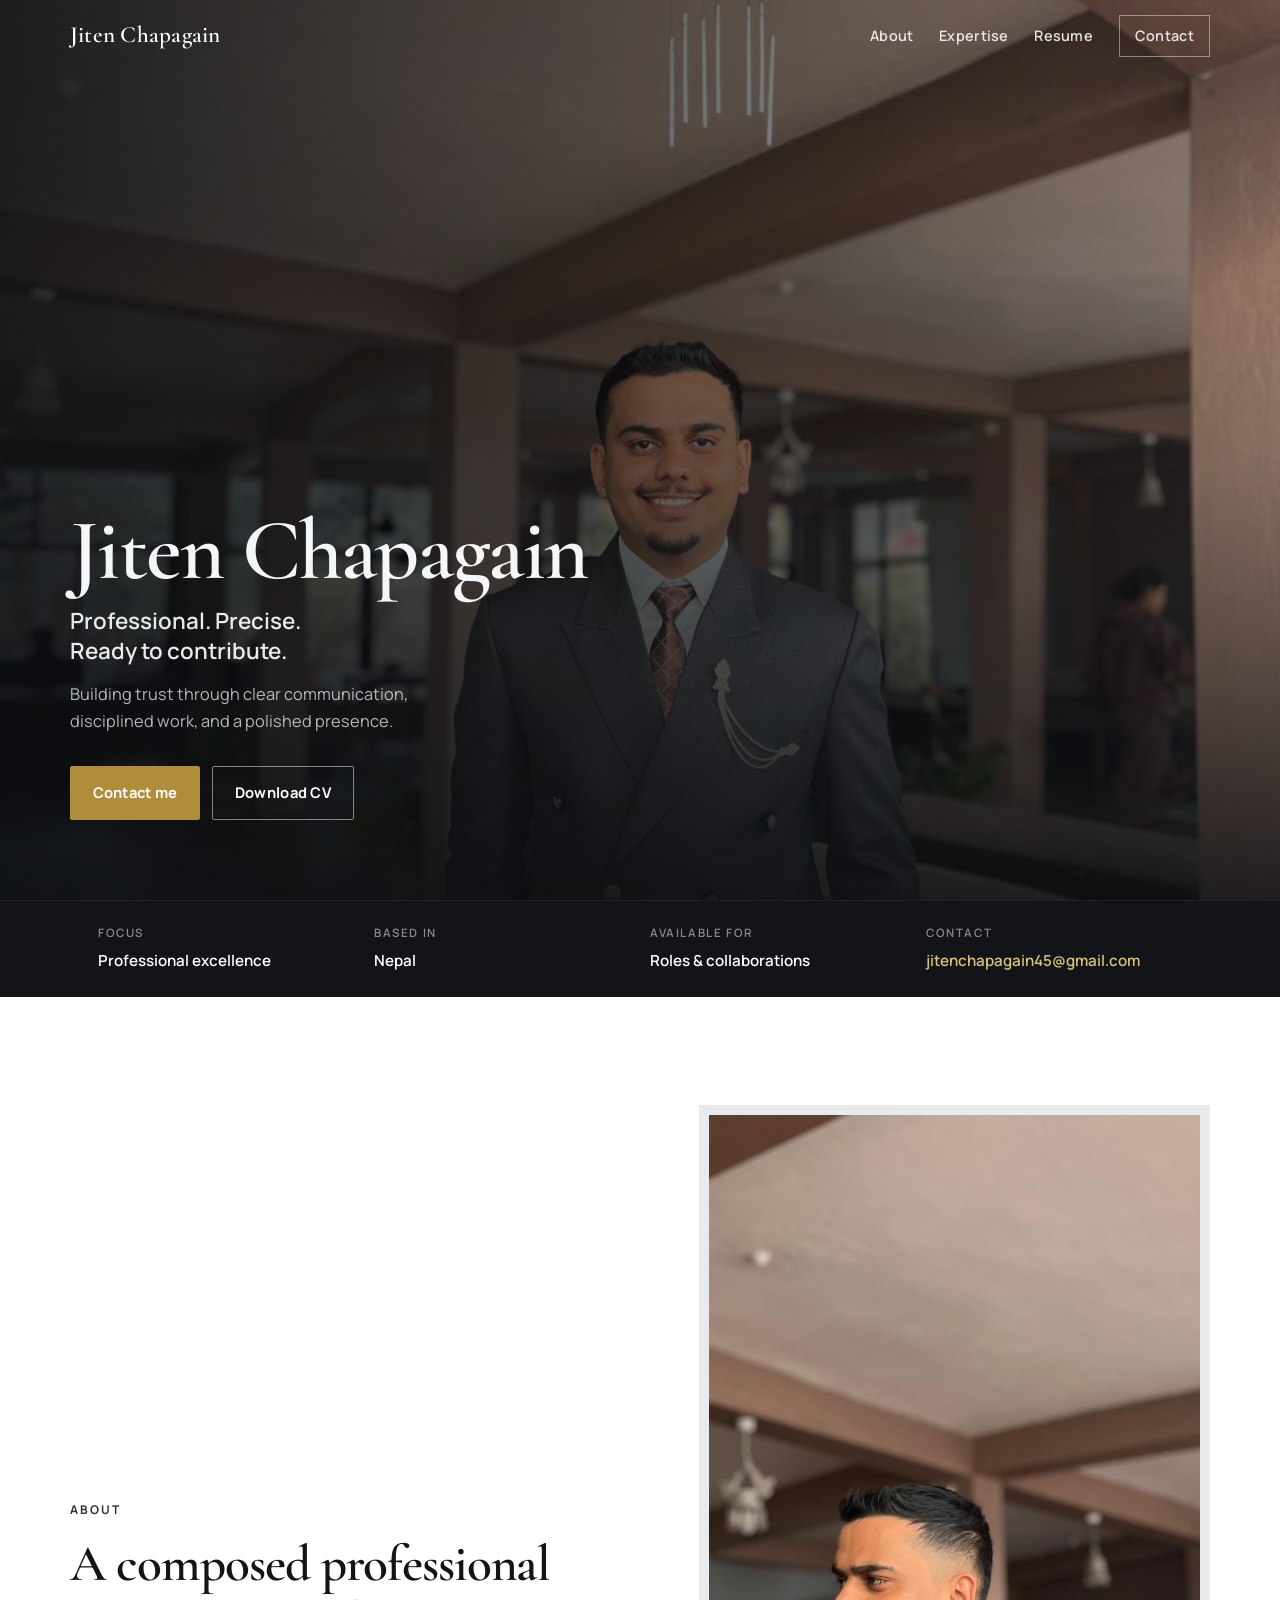
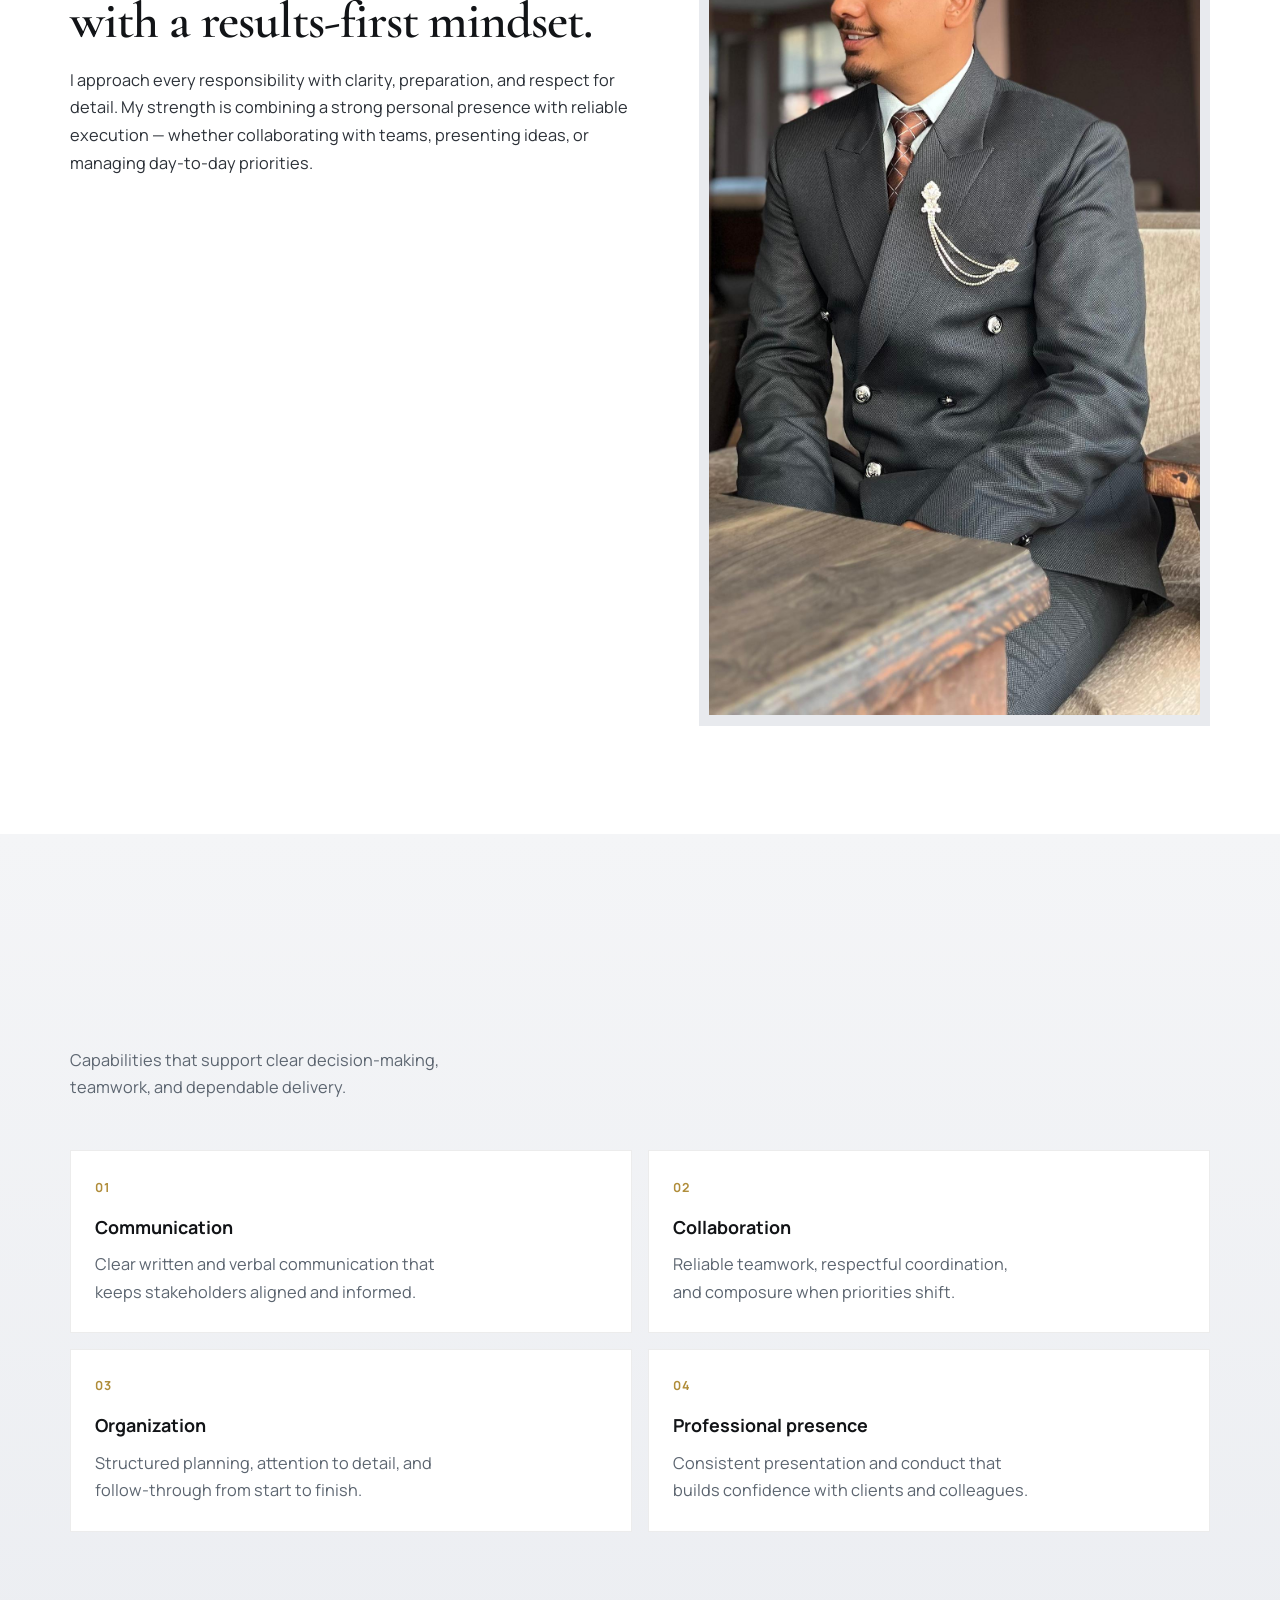
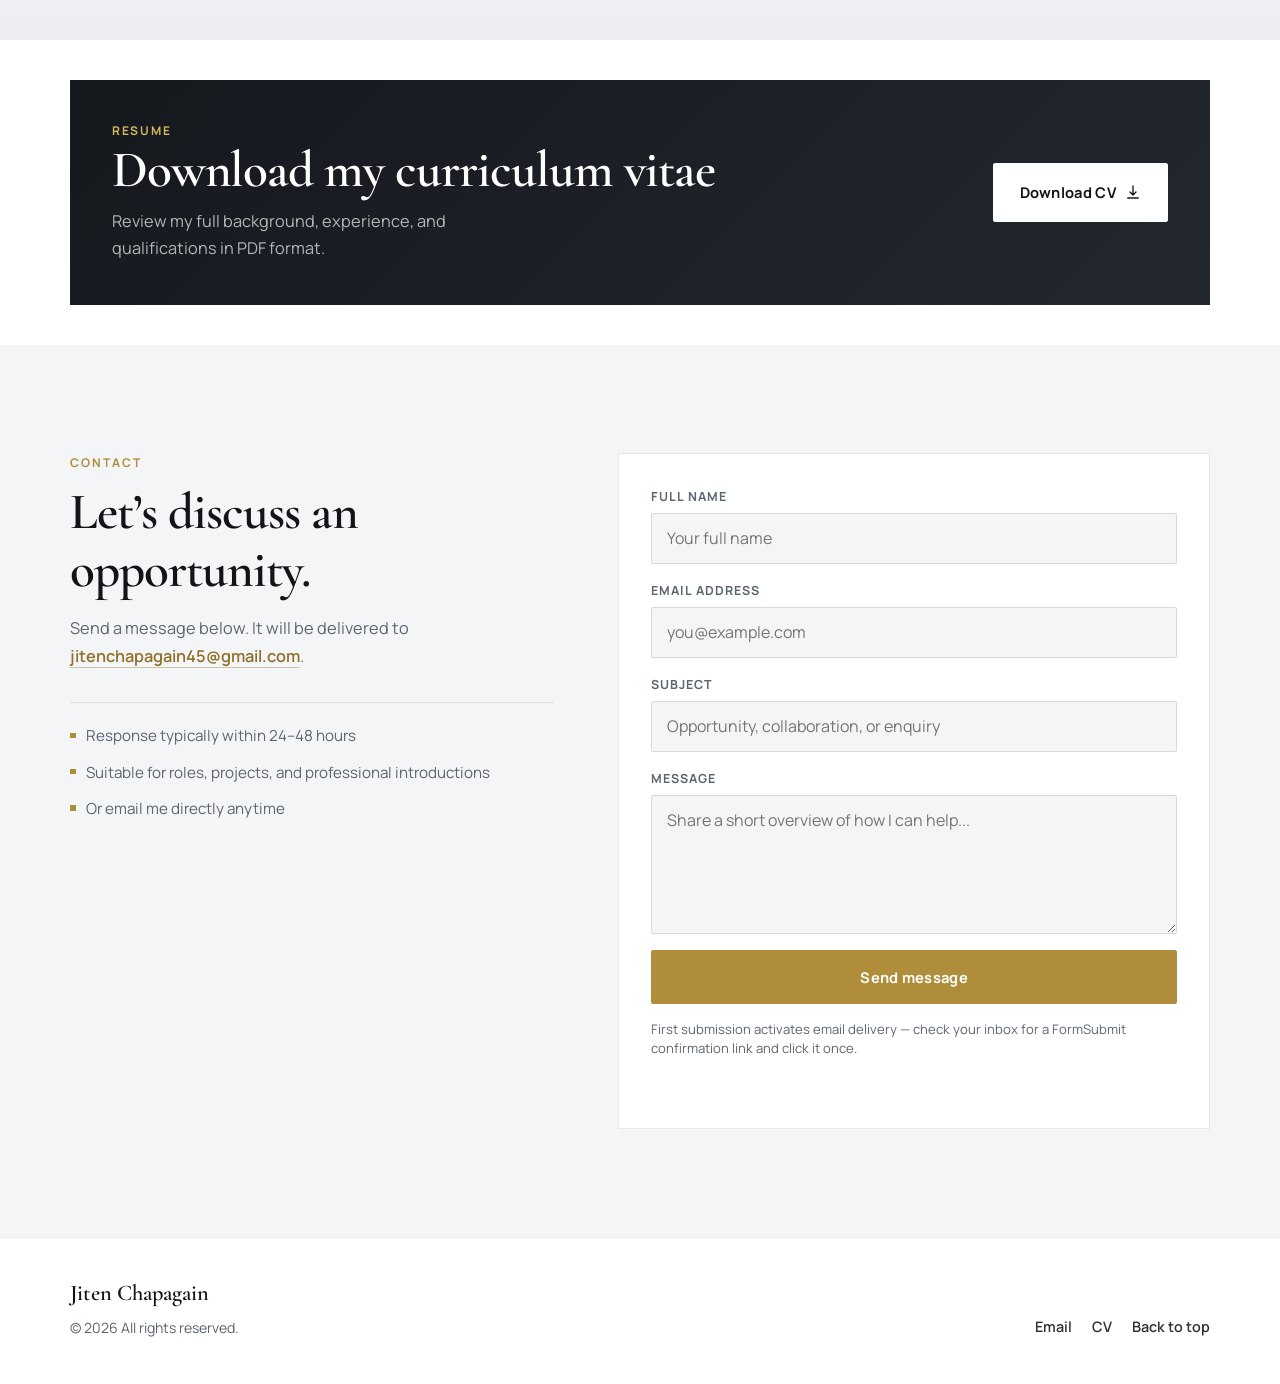
==== index.html @ 5400dc36 "Add files via upload" ====
<!DOCTYPE html>
<html lang="en">
<head>
  <meta charset="UTF-8" />
  <meta name="viewport" content="width=device-width, initial-scale=1.0" />
  <meta name="description" content="Jiten Chapagain - Professional portfolio. Download CV and get in touch." />
  <title>Jiten Chapagain | Professional Portfolio</title>
  <link rel="preconnect" href="https://fonts.googleapis.com" />
  <link rel="preconnect" href="https://fonts.gstatic.com" crossorigin />
  <link href="https://fonts.googleapis.com/css2?family=Cormorant+Garamond:wght@500;600;700&family=Manrope:wght@400;500;600;700&display=swap" rel="stylesheet" />
  <link rel="stylesheet" href="css/style.css" />
</head>
<body>
  <a class="skip-link" href="#main">Skip to content</a>

  <header class="site-header" id="top">
    <div class="header-inner">
      <a class="logo" href="#top">Jiten Chapagain</a>
      <button class="nav-toggle" type="button" aria-expanded="false" aria-controls="site-nav" aria-label="Open menu">
        <span></span><span></span>
      </button>
      <nav class="site-nav" id="site-nav" aria-label="Primary">
        <a href="#about">About</a>
        <a href="#expertise">Expertise</a>
        <a href="#cv">Resume</a>
        <a href="#contact" class="nav-cta">Contact</a>
      </nav>
    </div>
  </header>

  <main id="main">
    <section class="hero" aria-label="Introduction">
      <div class="hero-media" aria-hidden="true">
        <img src="assets/portrait-standing.jpg" alt="" width="1200" height="1600" fetchpriority="high" />
        <div class="hero-veil"></div>
      </div>
      <div class="hero-content">
        <p class="hero-brand">Jiten Chapagain</p>
        <h1 class="hero-title">Professional. Precise. Ready to contribute.</h1>
        <p class="hero-lead">
          Building trust through clear communication, disciplined work, and a polished presence.
        </p>
        <div class="hero-actions">
          <a class="btn btn-primary" href="#contact">Contact me</a>
          <a class="btn btn-ghost" href="assets/Jiten_Chapagain_CV.pdf" download="Jiten_Chapagain_CV.pdf">Download CV</a>
        </div>
      </div>
    </section>

    <section class="trust-bar" aria-label="Highlights">
      <div class="trust-inner">
        <div class="trust-item">
          <span class="trust-label">Focus</span>
          <strong>Professional excellence</strong>
        </div>
        <div class="trust-item">
          <span class="trust-label">Based in</span>
          <strong>Nepal</strong>
        </div>
        <div class="trust-item">
          <span class="trust-label">Available for</span>
          <strong>Roles &amp; collaborations</strong>
        </div>
        <div class="trust-item">
          <span class="trust-label">Contact</span>
          <strong><a href="mailto:jitenchapagain45@gmail.com">jitenchapagain45@gmail.com</a></strong>
        </div>
      </div>
    </section>

    <section class="about section" id="about">
      <div class="section-grid about-grid">
        <div class="about-copy">
          <p class="eyebrow reveal">About</p>
          <h2 class="section-title reveal delay-1">A composed professional with a results-first mindset.</h2>
          <p class="reveal delay-2">
            I approach every responsibility with clarity, preparation, and respect for detail.
            My strength is combining a strong personal presence with reliable execution &mdash;
            whether collaborating with teams, presenting ideas, or managing day-to-day priorities.
          </p>
          <p class="reveal delay-3">
            I am open to opportunities where professionalism, communication, and accountability matter.
          </p>
          <div class="about-actions reveal delay-3">
            <a class="btn btn-dark" href="assets/Jiten_Chapagain_CV.pdf" download="Jiten_Chapagain_CV.pdf">Download CV</a>
            <a class="text-link" href="#contact">Request a conversation &rarr;</a>
          </div>
        </div>
        <figure class="about-photo reveal">
          <img
            src="assets/portrait-seated.jpg"
            alt="Jiten Chapagain in professional attire"
            width="900"
            height="1200"
            loading="lazy"
          />
        </figure>
      </div>
    </section>

    <section class="expertise section" id="expertise">
      <div class="section-intro">
        <p class="eyebrow reveal">Core strengths</p>
        <h2 class="section-title reveal delay-1">What I bring to an organization.</h2>
        <p class="section-lead reveal delay-2">
          Capabilities that support clear decision-making, teamwork, and dependable delivery.
        </p>
      </div>
      <div class="expertise-grid">
        <article class="expertise-card reveal">
          <span class="expertise-index">01</span>
          <h3>Communication</h3>
          <p>Clear written and verbal communication that keeps stakeholders aligned and informed.</p>
        </article>
        <article class="expertise-card reveal delay-1">
          <span class="expertise-index">02</span>
          <h3>Collaboration</h3>
          <p>Reliable teamwork, respectful coordination, and composure when priorities shift.</p>
        </article>
        <article class="expertise-card reveal delay-2">
          <span class="expertise-index">03</span>
          <h3>Organization</h3>
          <p>Structured planning, attention to detail, and follow-through from start to finish.</p>
        </article>
        <article class="expertise-card reveal delay-3">
          <span class="expertise-index">04</span>
          <h3>Professional presence</h3>
          <p>Consistent presentation and conduct that builds confidence with clients and colleagues.</p>
        </article>
      </div>
    </section>

    <section class="cv-section section" id="cv">
      <div class="cv-panel reveal">
        <div class="cv-copy">
          <p class="eyebrow">Resume</p>
          <h2 class="section-title">Download my curriculum vitae</h2>
          <p>Review my full background, experience, and qualifications in PDF format.</p>
        </div>
        <a class="btn btn-light btn-lg" href="assets/Jiten_Chapagain_CV.pdf" download="Jiten_Chapagain_CV.pdf">
          Download CV
          <svg width="18" height="18" viewBox="0 0 24 24" fill="none" aria-hidden="true">
            <path d="M12 4v12m0 0l-4-4m4 4l4-4M5 20h14" stroke="currentColor" stroke-width="1.75" stroke-linecap="round" stroke-linejoin="round"/>
          </svg>
        </a>
      </div>
    </section>

    <section class="contact section" id="contact">
      <div class="contact-layout">
        <div class="contact-intro">
          <p class="eyebrow reveal">Contact</p>
          <h2 class="section-title reveal delay-1">Let&rsquo;s discuss an opportunity.</h2>
          <p class="section-lead reveal delay-2">
            Send a message below. It will be delivered to
            <a href="mailto:jitenchapagain45@gmail.com">jitenchapagain45@gmail.com</a>.
          </p>
          <ul class="contact-points reveal delay-3">
            <li>Response typically within 24&ndash;48 hours</li>
            <li>Suitable for roles, projects, and professional introductions</li>
            <li>Or email me directly anytime</li>
          </ul>
        </div>

        <form
          class="contact-form reveal"
          id="contact-form"
          action="https://formsubmit.co/jitenchapagain45@gmail.com"
          method="POST"
          novalidate
        >
          <input type="hidden" name="_subject" value="New message from Jiten Chapagain Portfolio" />
          <input type="hidden" name="_template" value="table" />
          <input type="hidden" name="_captcha" value="false" />
          <input type="hidden" name="_next" id="form-next" value="" />
          <input type="text" name="_honey" class="honey" tabindex="-1" autocomplete="off" aria-hidden="true" />

          <div class="form-row">
            <label for="name">Full name</label>
            <input type="text" id="name" name="name" autocomplete="name" required placeholder="Your full name" />
          </div>
          <div class="form-row">
            <label for="email">Email address</label>
            <input type="email" id="email" name="email" autocomplete="email" required placeholder="you@example.com" />
          </div>
          <div class="form-row">
            <label for="subject">Subject</label>
            <input type="text" id="subject" name="subject" required placeholder="Opportunity, collaboration, or enquiry" />
          </div>
          <div class="form-row">
            <label for="message">Message</label>
            <textarea id="message" name="message" rows="5" required placeholder="Share a short overview of how I can help..."></textarea>
          </div>
          <button class="btn btn-primary btn-lg" type="submit" id="submit-btn">Send message</button>
          <p class="form-note">First submission activates email delivery &mdash; check your inbox for a FormSubmit confirmation link and click it once.</p>
          <p class="form-status" id="form-status" role="status" aria-live="polite"></p>
        </form>
      </div>
    </section>
  </main>

  <footer class="site-footer">
    <div class="footer-inner">
      <div>
        <p class="footer-brand">Jiten Chapagain</p>
        <p class="footer-copy">&copy; <span id="year"></span> All rights reserved.</p>
      </div>
      <div class="footer-links">
        <a href="mailto:jitenchapagain45@gmail.com">Email</a>
        <a href="assets/Jiten_Chapagain_CV.pdf" download="Jiten_Chapagain_CV.pdf">CV</a>
        <a href="#top">Back to top</a>
      </div>
    </div>
  </footer>

  <script src="js/script.js"></script>
</body>
</html>
---- css/style.css ----
/* Jiten Chapagain - Professional Portfolio */

:root {
  --ink: #121417;
  --ink-soft: #2c3138;
  --muted: #5c6570;
  --line: #d7dce3;
  --surface: #f4f5f7;
  --surface-2: #e8eaee;
  --white: #ffffff;
  --accent: #b08d3a;
  --accent-deep: #8f7029;
  --hero-ink: #f5f6f8;

  --font-display: "Cormorant Garamond", Georgia, serif;
  --font-body: "Manrope", "Segoe UI", sans-serif;

  --space: clamp(1rem, 2.4vw, 1.75rem);
  --max: 1140px;
  --header-h: 4.5rem;
  --ease: cubic-bezier(0.22, 1, 0.36, 1);
  --radius: 2px;
}

*,
*::before,
*::after {
  box-sizing: border-box;
}

html {
  scroll-behavior: smooth;
}

body {
  margin: 0;
  font-family: var(--font-body);
  font-size: 1.02rem;
  line-height: 1.7;
  color: var(--ink);
  background: var(--surface);
  -webkit-font-smoothing: antialiased;
}

img {
  max-width: 100%;
  display: block;
}

a {
  color: inherit;
  text-decoration-thickness: 1px;
  text-underline-offset: 0.18em;
}

a:hover {
  color: var(--accent-deep);
}

.skip-link {
  position: absolute;
  left: 1rem;
  top: -100px;
  background: var(--ink);
  color: var(--white);
  padding: 0.55rem 0.9rem;
  z-index: 1000;
}

.skip-link:focus {
  top: 1rem;
}

/* Header */
.site-header {
  position: fixed;
  inset: 0 0 auto;
  z-index: 100;
  height: var(--header-h);
  transition: background 0.3s var(--ease), box-shadow 0.3s var(--ease), backdrop-filter 0.3s;
}

.site-header.is-scrolled {
  background: rgba(244, 245, 247, 0.94);
  backdrop-filter: blur(12px);
  box-shadow: 0 1px 0 rgba(18, 20, 23, 0.08);
}

.site-header.is-scrolled .logo,
.site-header.is-scrolled .site-nav a {
  color: var(--ink);
}

.header-inner {
  max-width: calc(var(--max) + 3.5rem);
  margin: 0 auto;
  padding: 0 var(--space);
  height: 100%;
  display: flex;
  align-items: center;
  justify-content: space-between;
  gap: 1rem;
}

.logo {
  font-family: var(--font-display);
  font-size: 1.45rem;
  font-weight: 600;
  letter-spacing: 0.01em;
  color: var(--white);
  text-decoration: none;
  white-space: nowrap;
}

.site-nav {
  display: flex;
  align-items: center;
  gap: 1.6rem;
}

.site-nav a {
  color: rgba(245, 246, 248, 0.9);
  text-decoration: none;
  font-size: 0.9rem;
  font-weight: 600;
  letter-spacing: 0.02em;
}

.site-header.is-scrolled .site-nav a:hover {
  color: var(--accent);
}

.nav-cta {
  padding: 0.5rem 0.95rem;
  border: 1px solid rgba(245, 246, 248, 0.45);
}

.site-header.is-scrolled .nav-cta {
  border-color: var(--ink);
  background: var(--ink);
  color: var(--white) !important;
}

.site-header.is-scrolled .nav-cta:hover {
  background: var(--accent);
  border-color: var(--accent);
}

.nav-toggle {
  display: none;
  width: 2.4rem;
  height: 2.4rem;
  border: 0;
  background: transparent;
  cursor: pointer;
  padding: 0;
}

.nav-toggle span {
  display: block;
  width: 1.25rem;
  height: 1.5px;
  background: var(--white);
  margin: 0.32rem auto;
  transition: transform 0.3s var(--ease);
}

.site-header.is-scrolled .nav-toggle span,
.site-header.menu-open .nav-toggle span {
  background: var(--ink);
}

.nav-toggle[aria-expanded="true"] span:first-child {
  transform: translateY(5.1px) rotate(45deg);
}

.nav-toggle[aria-expanded="true"] span:last-child {
  transform: translateY(-5.1px) rotate(-45deg);
}

/* Hero */
.hero {
  position: relative;
  min-height: 100vh;
  min-height: 100dvh;
  display: grid;
  align-items: end;
  color: var(--hero-ink);
  overflow: hidden;
}

.hero-media {
  position: absolute;
  inset: 0;
}

.hero-media img {
  width: 100%;
  height: 100%;
  object-fit: cover;
  object-position: 68% 42%;
  transform: scale(1.03);
  animation: hero-ken 16s var(--ease) forwards;
}

@keyframes hero-ken {
  to { transform: scale(1); }
}

.hero-veil {
  position: absolute;
  inset: 0;
  background:
    linear-gradient(100deg, rgba(12, 14, 17, 0.9) 0%, rgba(12, 14, 17, 0.62) 42%, rgba(12, 14, 17, 0.28) 100%),
    linear-gradient(0deg, rgba(12, 14, 17, 0.88) 0%, rgba(12, 14, 17, 0.2) 48%, transparent 70%);
}

.hero-content {
  position: relative;
  z-index: 1;
  max-width: calc(var(--max) + 3.5rem);
  width: 100%;
  margin: 0 auto;
  padding: calc(var(--header-h) + 2rem) var(--space) 5rem;
  animation: hero-in 0.9s var(--ease) both;
}

@keyframes hero-in {
  from { opacity: 0; transform: translateY(18px); }
  to { opacity: 1; transform: none; }
}

.hero-brand {
  margin: 0 0 0.85rem;
  font-family: var(--font-display);
  font-size: clamp(3rem, 7.5vw, 5.4rem);
  line-height: 0.95;
  font-weight: 600;
  letter-spacing: -0.02em;
}

.hero-title {
  margin: 0 0 0.9rem;
  max-width: 18ch;
  font-family: var(--font-body);
  font-size: clamp(1.15rem, 2vw, 1.4rem);
  font-weight: 600;
  line-height: 1.35;
  color: rgba(245, 246, 248, 0.95);
}

.hero-lead {
  margin: 0 0 1.85rem;
  max-width: 38ch;
  color: rgba(245, 246, 248, 0.72);
  font-size: 1.02rem;
}

.hero-actions {
  display: flex;
  flex-wrap: wrap;
  gap: 0.75rem;
}

/* Trust bar */
.trust-bar {
  background: var(--ink);
  color: var(--white);
  border-top: 1px solid rgba(255, 255, 255, 0.06);
}

.trust-inner {
  max-width: var(--max);
  margin: 0 auto;
  padding: 1.4rem var(--space);
  display: grid;
  grid-template-columns: repeat(4, 1fr);
  gap: 1.25rem;
}

.trust-label {
  display: block;
  margin-bottom: 0.25rem;
  font-size: 0.72rem;
  letter-spacing: 0.14em;
  text-transform: uppercase;
  color: rgba(255, 255, 255, 0.5);
  font-weight: 600;
}

.trust-item strong {
  font-size: 0.95rem;
  font-weight: 600;
}

.trust-item a {
  color: #d8c07a;
  text-decoration: none;
}

.trust-item a:hover {
  color: #f0dfa5;
}

/* Buttons */
.btn {
  display: inline-flex;
  align-items: center;
  justify-content: center;
  gap: 0.5rem;
  padding: 0.85rem 1.35rem;
  font-family: var(--font-body);
  font-size: 0.92rem;
  font-weight: 700;
  letter-spacing: 0.02em;
  text-decoration: none;
  border: 1.5px solid transparent;
  border-radius: var(--radius);
  cursor: pointer;
  transition: background 0.2s, color 0.2s, border-color 0.2s, transform 0.2s;
}

.btn:hover {
  transform: translateY(-1px);
  color: inherit;
}

.btn-primary {
  background: var(--accent);
  color: var(--white);
  border-color: var(--accent);
}

.btn-primary:hover {
  background: var(--accent-deep);
  border-color: var(--accent-deep);
  color: var(--white);
}

.btn-ghost {
  background: transparent;
  color: var(--white);
  border-color: rgba(245, 246, 248, 0.5);
}

.btn-ghost:hover {
  background: rgba(255, 255, 255, 0.08);
  border-color: var(--white);
  color: var(--white);
}

.btn-dark {
  background: var(--ink);
  color: var(--white);
  border-color: var(--ink);
}

.btn-dark:hover {
  background: var(--ink-soft);
  border-color: var(--ink-soft);
  color: var(--white);
}

.btn-light {
  background: var(--white);
  color: var(--ink);
  border-color: var(--white);
}

.btn-light:hover {
  background: transparent;
  color: var(--white);
  border-color: rgba(255, 255, 255, 0.55);
}

.btn-lg {
  padding: 1rem 1.6rem;
}

.btn:disabled {
  opacity: 0.65;
  cursor: wait;
  transform: none;
}

/* Sections */
.section {
  padding: clamp(4.25rem, 9vw, 6.75rem) var(--space);
}

.section-grid,
.section-intro,
.contact-layout,
.cv-panel,
.footer-inner,
.expertise-grid {
  max-width: var(--max);
  margin-left: auto;
  margin-right: auto;
}

.eyebrow {
  margin: 0 0 0.7rem;
  font-size: 0.75rem;
  font-weight: 700;
  letter-spacing: 0.16em;
  text-transform: uppercase;
  color: var(--accent);
}

.section-title {
  margin: 0 0 1rem;
  font-family: var(--font-display);
  font-size: clamp(2.1rem, 4.4vw, 3.2rem);
  font-weight: 600;
  line-height: 1.12;
  letter-spacing: -0.02em;
  color: var(--ink);
}

.section-lead {
  margin: 0;
  max-width: 44ch;
  color: var(--muted);
}

/* About */
.about {
  background: var(--white);
}

.about-grid {
  display: grid;
  grid-template-columns: 1.05fr 0.95fr;
  gap: clamp(2rem, 5vw, 4.25rem);
  align-items: center;
}

.about-copy p {
  color: var(--ink-soft);
  margin: 0 0 1rem;
}

.about-actions {
  margin-top: 1.75rem;
  display: flex;
  flex-wrap: wrap;
  align-items: center;
  gap: 1.1rem;
}

.text-link {
  font-weight: 700;
  text-decoration: none;
  color: var(--ink);
  border-bottom: 1px solid rgba(18, 20, 23, 0.25);
}

.text-link:hover {
  color: var(--accent);
  border-bottom-color: var(--accent);
}

.about-photo {
  margin: 0;
  background: var(--surface-2);
  padding: 0.65rem;
}

.about-photo img {
  width: 100%;
  aspect-ratio: 4 / 5;
  object-fit: cover;
  object-position: center 18%;
}

/* Expertise */
.expertise {
  background:
    linear-gradient(180deg, var(--surface) 0%, #eceef2 100%);
}

.section-intro {
  margin-bottom: clamp(2rem, 4vw, 3rem);
}

.expertise-grid {
  display: grid;
  grid-template-columns: repeat(2, 1fr);
  gap: 1rem;
}

.expertise-card {
  background: var(--white);
  border: 1px solid rgba(18, 20, 23, 0.08);
  padding: 1.6rem 1.5rem;
}

.expertise-index {
  display: block;
  margin-bottom: 0.85rem;
  font-size: 0.78rem;
  letter-spacing: 0.12em;
  color: var(--accent);
  font-weight: 700;
}

.expertise-card h3 {
  margin: 0 0 0.55rem;
  font-size: 1.12rem;
  font-weight: 700;
}

.expertise-card p {
  margin: 0;
  color: var(--muted);
  max-width: 36ch;
}

/* CV */
.cv-section {
  padding-top: clamp(1.5rem, 4vw, 2.5rem);
  padding-bottom: clamp(1.5rem, 4vw, 2.5rem);
  background: var(--white);
}

.cv-panel {
  display: flex;
  align-items: center;
  justify-content: space-between;
  gap: 1.75rem;
  flex-wrap: wrap;
  padding: clamp(1.8rem, 3.5vw, 2.6rem);
  background: linear-gradient(135deg, #15181d 0%, #232830 100%);
  color: var(--white);
}

.cv-panel .eyebrow {
  color: #d4b75d;
}

.cv-panel .section-title {
  color: var(--white);
  margin-bottom: 0.55rem;
}

.cv-copy p {
  margin: 0;
  max-width: 42ch;
  color: rgba(245, 246, 248, 0.7);
}

/* Contact */
.contact {
  background: var(--surface);
}

.contact-layout {
  display: grid;
  grid-template-columns: 0.9fr 1.1fr;
  gap: clamp(2rem, 5vw, 4.5rem);
  align-items: start;
}

.contact-intro .section-lead a {
  color: var(--accent-deep);
  font-weight: 600;
  text-decoration: none;
  border-bottom: 1px solid rgba(139, 105, 20, 0.35);
}

.contact-points {
  margin: 2rem 0 0;
  padding: 1.25rem 0 0;
  border-top: 1px solid rgba(18, 20, 23, 0.1);
  list-style: none;
  display: grid;
  gap: 0.65rem;
  color: var(--muted);
  font-size: 0.95rem;
}

.contact-points li {
  padding-left: 1rem;
  position: relative;
}

.contact-points li::before {
  content: "";
  position: absolute;
  left: 0;
  top: 0.6em;
  width: 0.35rem;
  height: 0.35rem;
  background: var(--accent);
}

.contact-form {
  display: grid;
  gap: 1rem;
  padding: clamp(1.4rem, 3vw, 2rem);
  background: var(--white);
  border: 1px solid rgba(18, 20, 23, 0.1);
}

.form-row {
  display: grid;
  gap: 0.35rem;
}

.form-row label {
  font-size: 0.78rem;
  font-weight: 700;
  letter-spacing: 0.08em;
  text-transform: uppercase;
  color: var(--muted);
}

.form-row input,
.form-row textarea {
  width: 100%;
  padding: 0.85rem 0.95rem;
  font-family: var(--font-body);
  font-size: 1rem;
  color: var(--ink);
  background: var(--surface);
  border: 1px solid rgba(18, 20, 23, 0.12);
  border-radius: var(--radius);
  outline: none;
  transition: border-color 0.2s, box-shadow 0.2s, background 0.2s;
  resize: vertical;
}

.form-row input:focus,
.form-row textarea:focus {
  border-color: var(--accent);
  background: var(--white);
  box-shadow: 0 0 0 3px rgba(139, 105, 20, 0.15);
}

.form-row input.is-invalid,
.form-row textarea.is-invalid {
  border-color: #a33b2d;
}

.honey {
  position: absolute !important;
  left: -9999px !important;
  opacity: 0 !important;
  height: 0 !important;
  width: 0 !important;
  pointer-events: none !important;
}

.form-note {
  margin: 0;
  font-size: 0.82rem;
  color: var(--muted);
  line-height: 1.5;
}

.form-status {
  margin: 0;
  min-height: 1.35em;
  font-size: 0.95rem;
  font-weight: 600;
}

.form-status.success { color: #1f6b43; }
.form-status.error { color: #a33b2d; }

/* Footer */
.site-footer {
  background: var(--white);
  border-top: 1px solid rgba(18, 20, 23, 0.08);
  padding: 2.25rem var(--space) 2.75rem;
}

.footer-inner {
  display: flex;
  flex-wrap: wrap;
  justify-content: space-between;
  gap: 1.25rem;
  align-items: flex-end;
}

.footer-brand {
  margin: 0 0 0.25rem;
  font-family: var(--font-display);
  font-size: 1.4rem;
  font-weight: 600;
}

.footer-copy {
  margin: 0;
  color: var(--muted);
  font-size: 0.88rem;
}

.footer-links {
  display: flex;
  gap: 1.25rem;
}

.footer-links a {
  font-size: 0.9rem;
  font-weight: 600;
  text-decoration: none;
  color: var(--ink-soft);
}

.footer-links a:hover {
  color: var(--accent);
}

/* Thank you page */
.thankyou-page {
  min-height: 100vh;
  display: grid;
  place-items: center;
  background:
    linear-gradient(160deg, #f4f5f7 0%, #e7e9ee 100%);
}

.thankyou {
  max-width: 560px;
  margin: 2rem;
  padding: 2.5rem;
  background: var(--white);
  border: 1px solid rgba(18, 20, 23, 0.08);
}

.thankyou h1 {
  margin: 0 0 1rem;
  font-family: var(--font-display);
  font-size: clamp(2rem, 4vw, 2.6rem);
  line-height: 1.15;
  font-weight: 600;
}

.thankyou p {
  color: var(--muted);
  margin: 0 0 1.75rem;
}

/* Reveal */
.reveal {
  opacity: 0;
  transform: translateY(22px);
  transition: opacity 0.7s var(--ease), transform 0.7s var(--ease);
}

.reveal.is-visible {
  opacity: 1;
  transform: none;
}

.delay-1 { transition-delay: 0.08s; }
.delay-2 { transition-delay: 0.16s; }
.delay-3 { transition-delay: 0.24s; }

/* Responsive */
@media (max-width: 900px) {
  .about-grid,
  .contact-layout,
  .expertise-grid,
  .trust-inner {
    grid-template-columns: 1fr;
  }

  .about-photo {
    order: -1;
    max-width: 420px;
  }

  .trust-inner {
    gap: 1rem;
  }
}

@media (max-width: 760px) {
  .nav-toggle {
    display: block;
    z-index: 120;
  }

  .site-nav {
    position: fixed;
    inset: 0;
    background: var(--surface);
    flex-direction: column;
    justify-content: center;
    gap: 1.5rem;
    opacity: 0;
    pointer-events: none;
    transition: opacity 0.3s var(--ease);
  }

  .site-nav.is-open {
    opacity: 1;
    pointer-events: auto;
  }

  .site-nav a {
    color: var(--ink);
    font-size: 1.25rem;
  }

  .nav-cta {
    border-color: var(--ink);
  }

  .logo {
    font-size: 1.25rem;
  }

  .cv-panel {
    flex-direction: column;
    align-items: flex-start;
  }
}

@media (prefers-reduced-motion: reduce) {
  html { scroll-behavior: auto; }
  .reveal { opacity: 1; transform: none; transition: none; }
  .hero-media img { animation: none; transform: none; }
  .btn:hover { transform: none; }
}
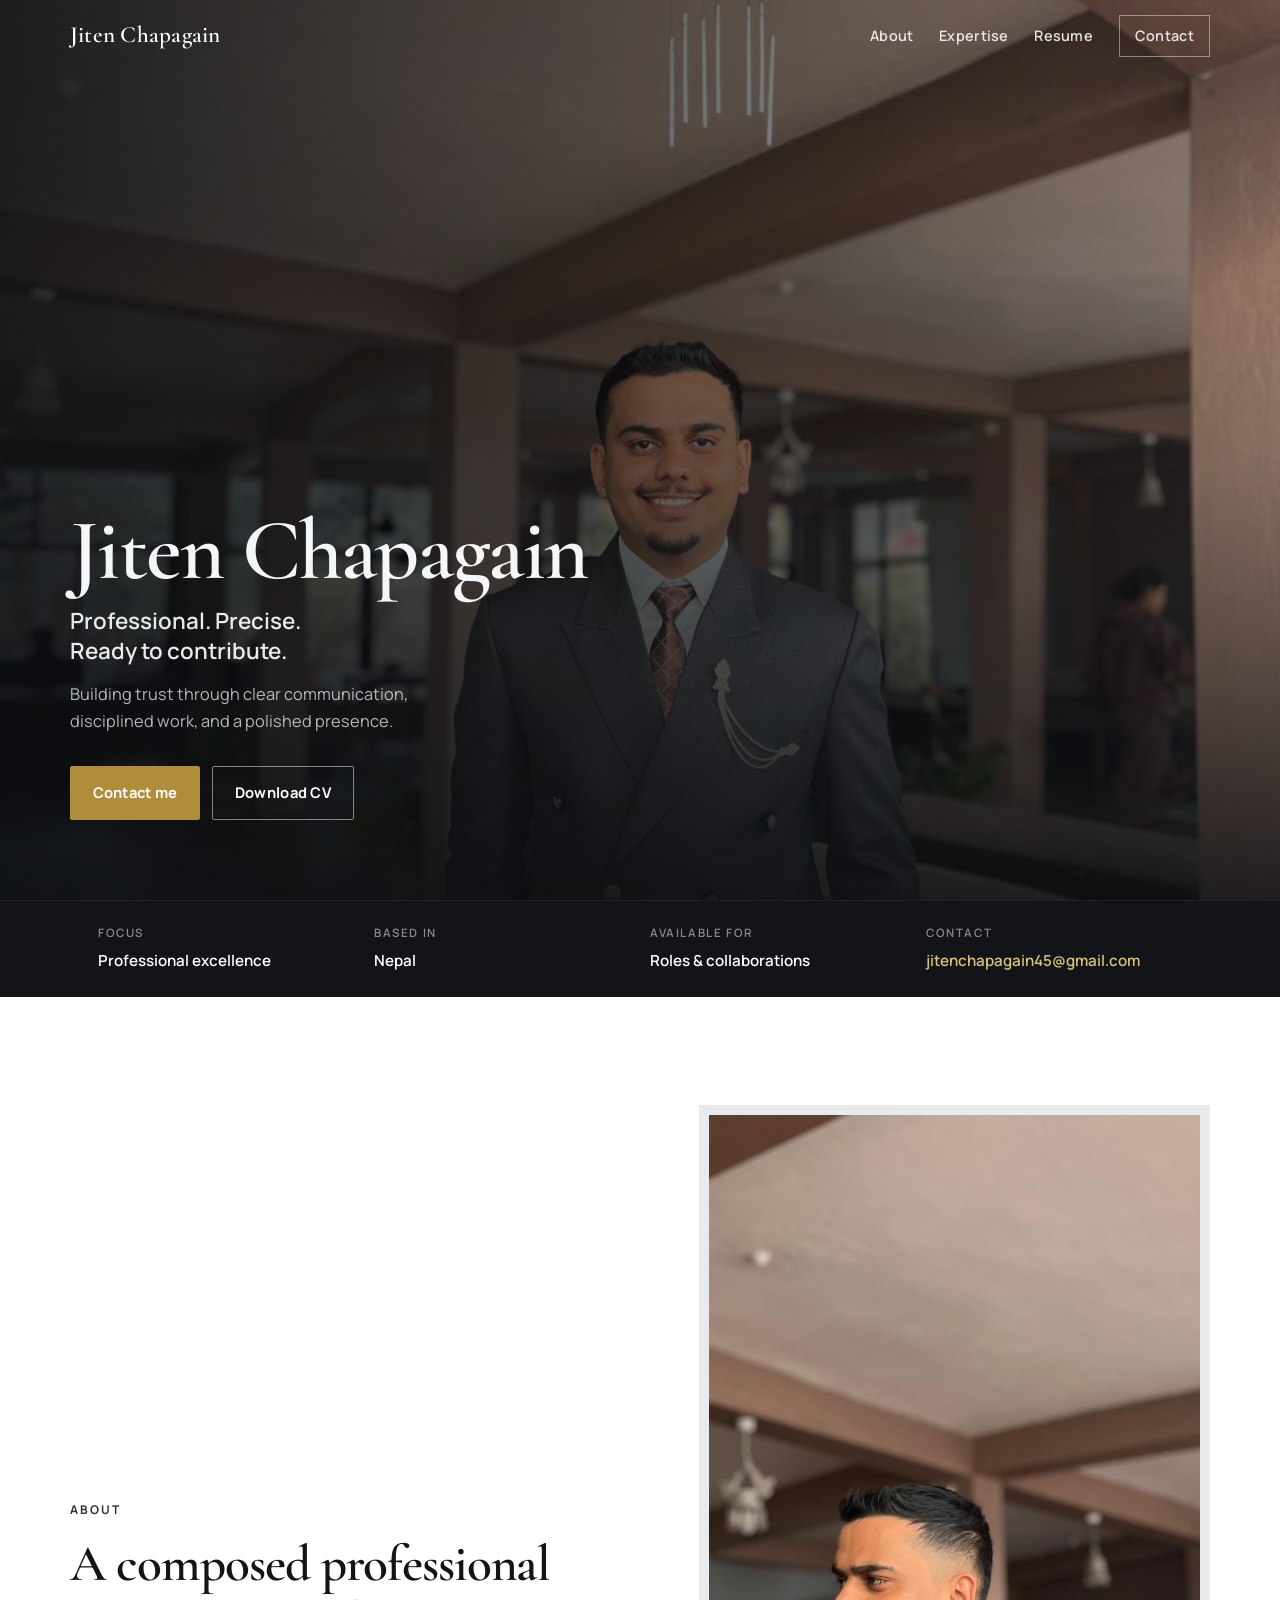
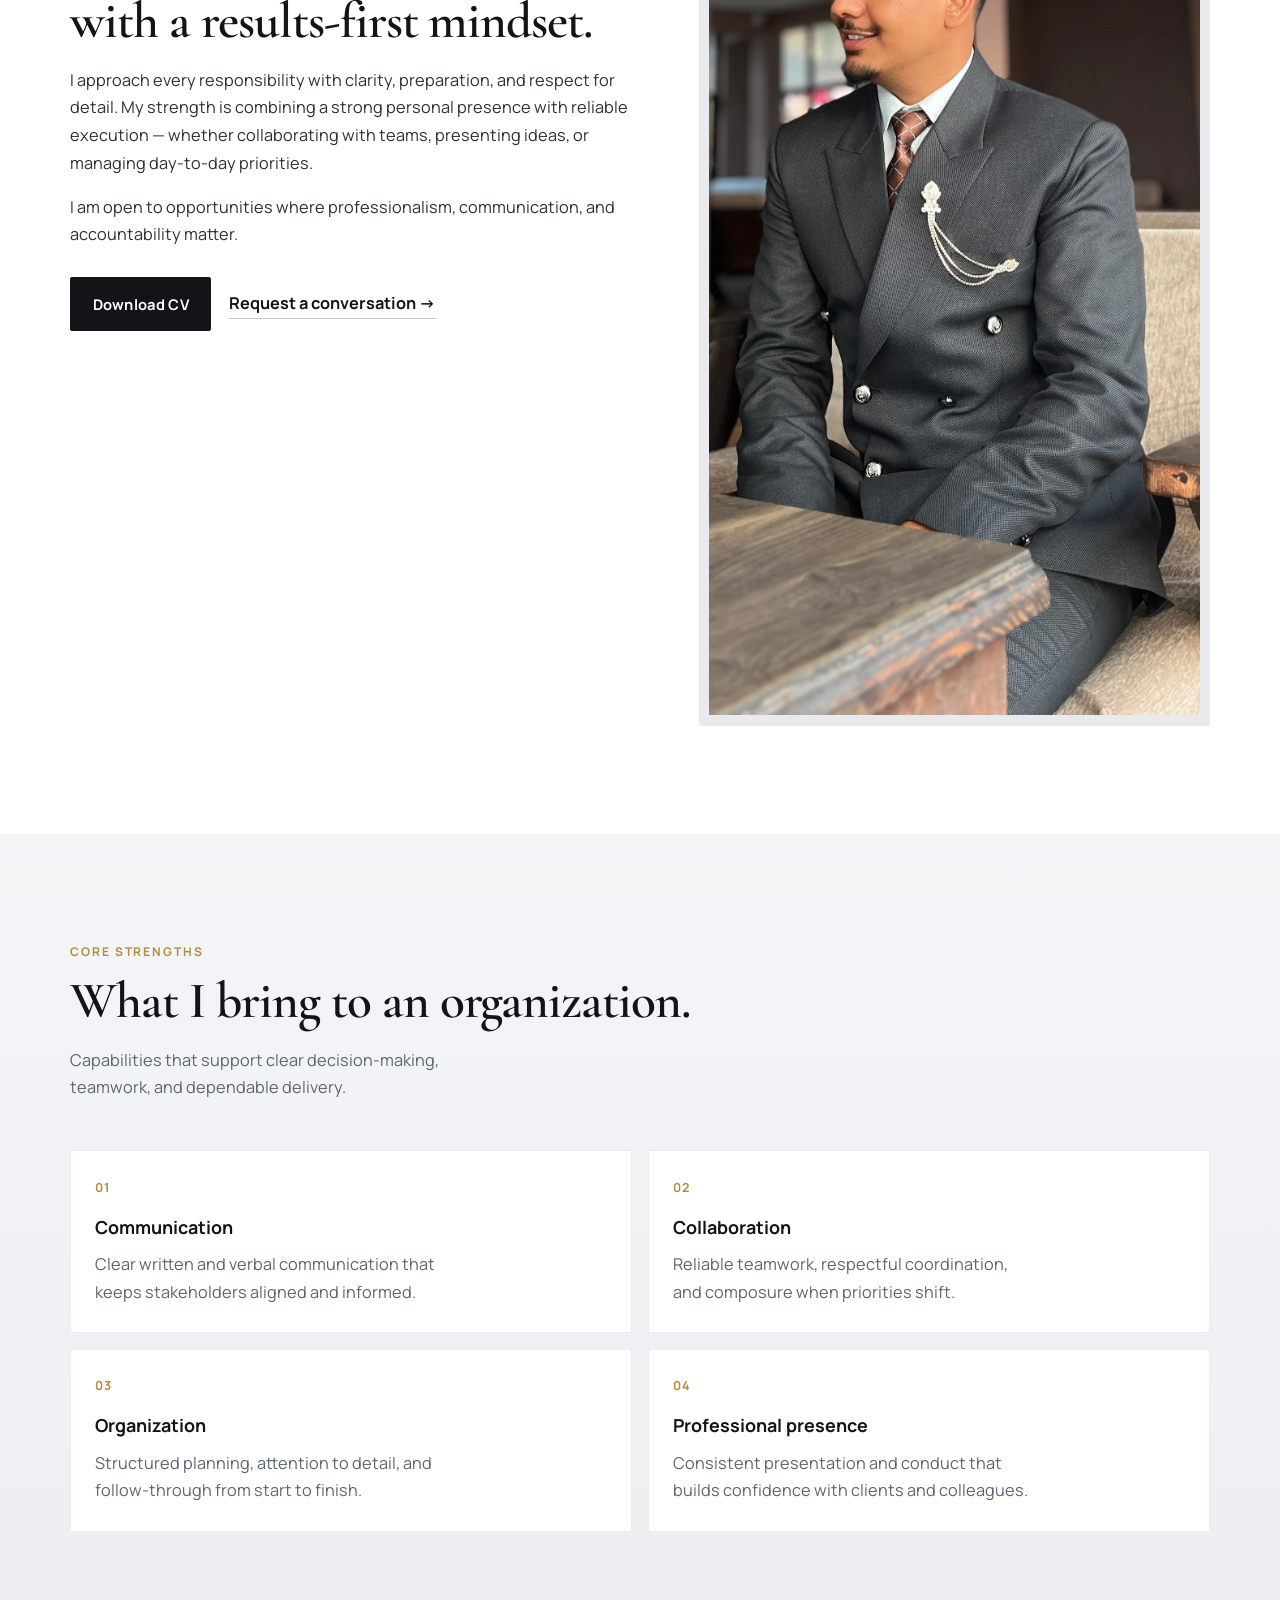
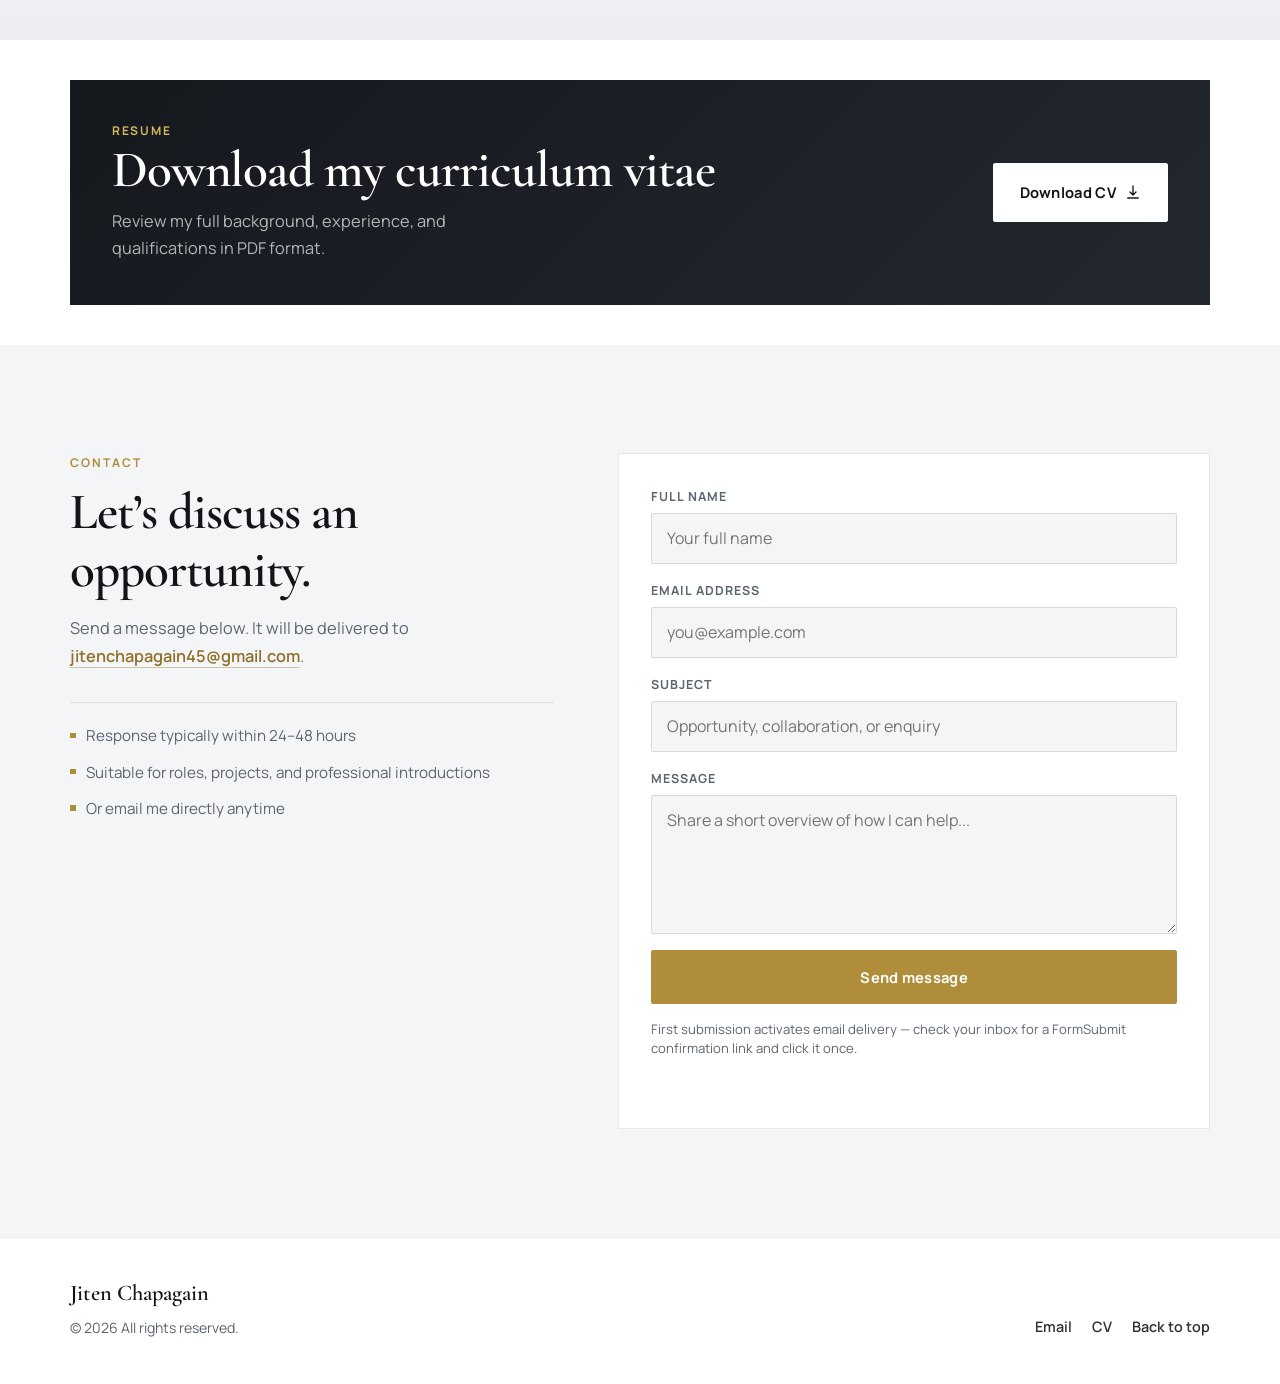
==== commit f3d89ce8: "Update CV download links to new filename" ====
--- a/index.html
+++ b/index.html
@@ -42,7 +42,7 @@
         </p>
         <div class="hero-actions">
           <a class="btn btn-primary" href="#contact">Contact me</a>
-          <a class="btn btn-ghost" href="assets/Jiten_Chapagain_CV.pdf" download="Jiten_Chapagain_CV.pdf">Download CV</a>
+          <a class="btn btn-ghost" href="assets/Jiten Chapagain CV.pdf" download="Jiten_Chapagain_CV.pdf">Download CV</a>
         </div>
       </div>
     </section>
@@ -82,7 +82,7 @@
             I am open to opportunities where professionalism, communication, and accountability matter.
           </p>
           <div class="about-actions reveal delay-3">
-            <a class="btn btn-dark" href="assets/Jiten_Chapagain_CV.pdf" download="Jiten_Chapagain_CV.pdf">Download CV</a>
+            <a class="btn btn-dark" href="assets/Jiten Chapagain CV.pdf" download="Jiten_Chapagain_CV.pdf">Download CV</a>
             <a class="text-link" href="#contact">Request a conversation &rarr;</a>
           </div>
         </div>
@@ -137,7 +137,7 @@
           <h2 class="section-title">Download my curriculum vitae</h2>
           <p>Review my full background, experience, and qualifications in PDF format.</p>
         </div>
-        <a class="btn btn-light btn-lg" href="assets/Jiten_Chapagain_CV.pdf" download="Jiten_Chapagain_CV.pdf">
+        <a class="btn btn-light btn-lg" href="assets/Jiten Chapagain CV.pdf" download="Jiten_Chapagain_CV.pdf">
           Download CV
           <svg width="18" height="18" viewBox="0 0 24 24" fill="none" aria-hidden="true">
             <path d="M12 4v12m0 0l-4-4m4 4l4-4M5 20h14" stroke="currentColor" stroke-width="1.75" stroke-linecap="round" stroke-linejoin="round"/>
@@ -207,7 +207,7 @@
       </div>
       <div class="footer-links">
         <a href="mailto:jitenchapagain45@gmail.com">Email</a>
-        <a href="assets/Jiten_Chapagain_CV.pdf" download="Jiten_Chapagain_CV.pdf">CV</a>
+        <a href="assets/Jiten Chapagain CV.pdf" download="Jiten_Chapagain_CV.pdf">CV</a>
         <a href="#top">Back to top</a>
       </div>
     </div>
